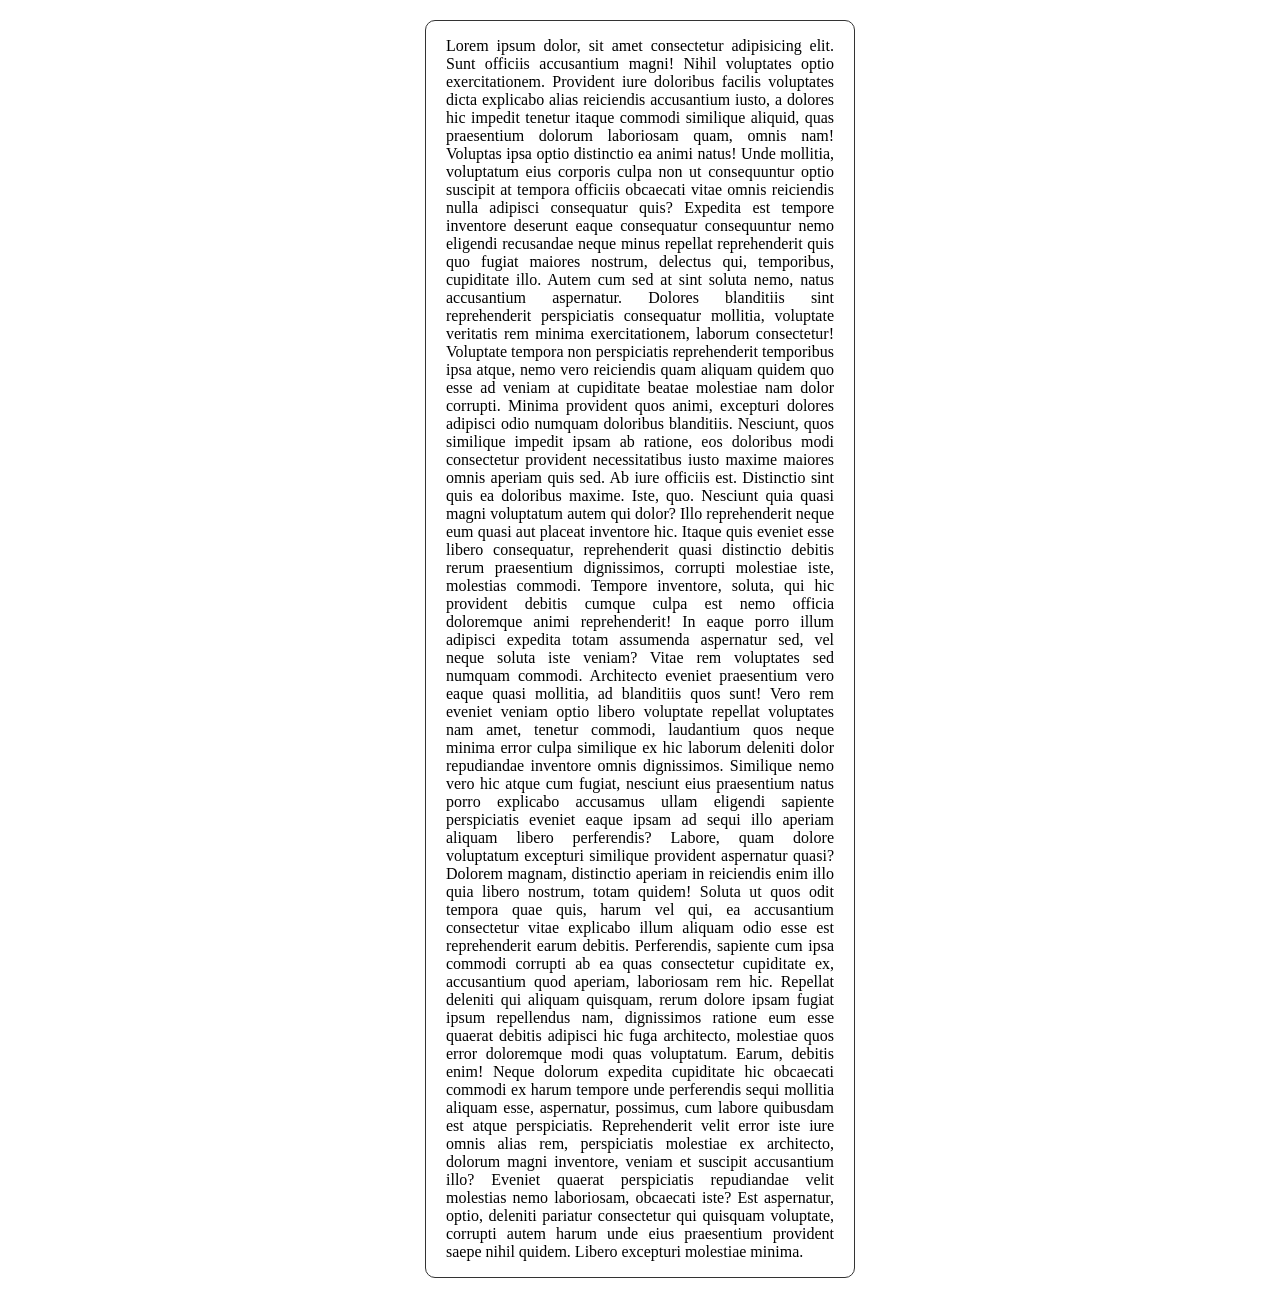
==== index.html @ a44e56a2 "Initial Setup In this commit, all updates on the template were made to use it on GitHub." ====
<!DOCTYPE html>
<html lang="en">
<head>
    <meta charset="UTF-8">
    <meta name="viewport" content="width=device-width, initial-scale=1.0">
    <link href="css/grid.css" rel="stylesheet">
    <link href="css/main.css" rel="stylesheet">
    <title>Homework 1</title>
</head>
<body>
    <h1 class="hidden">Homework 1</h1>
    
    <div id="container">
        <main id="mainContent">
            <article>
                <p>
                    Lorem ipsum dolor, sit amet consectetur adipisicing elit. Sunt officiis accusantium magni! Nihil voluptates optio exercitationem. Provident iure doloribus facilis voluptates dicta explicabo alias reiciendis accusantium iusto, a dolores hic impedit tenetur itaque commodi similique aliquid, quas praesentium dolorum laboriosam quam, omnis nam! Voluptas ipsa optio distinctio ea animi natus! Unde mollitia, voluptatum eius corporis culpa non ut consequuntur optio suscipit at tempora officiis obcaecati vitae omnis reiciendis nulla adipisci consequatur quis? Expedita est tempore inventore deserunt eaque consequatur consequuntur nemo eligendi recusandae neque minus repellat reprehenderit quis quo fugiat maiores nostrum, delectus qui, temporibus, cupiditate illo. Autem cum sed at sint soluta nemo, natus accusantium aspernatur. Dolores blanditiis sint reprehenderit perspiciatis consequatur mollitia, voluptate veritatis rem minima exercitationem, laborum consectetur! Voluptate tempora non perspiciatis reprehenderit temporibus ipsa atque, nemo vero reiciendis quam aliquam quidem quo esse ad veniam at cupiditate beatae molestiae nam dolor corrupti. Minima provident quos animi, excepturi dolores adipisci odio numquam doloribus blanditiis. Nesciunt, quos similique impedit ipsam ab ratione, eos doloribus modi consectetur provident necessitatibus iusto maxime maiores omnis aperiam quis sed. Ab iure officiis est. Distinctio sint quis ea doloribus maxime. Iste, quo. Nesciunt quia quasi magni voluptatum autem qui dolor? Illo reprehenderit neque eum quasi aut placeat inventore hic. Itaque quis eveniet esse libero consequatur, reprehenderit quasi distinctio debitis rerum praesentium dignissimos, corrupti molestiae iste, molestias commodi. Tempore inventore, soluta, qui hic provident debitis cumque culpa est nemo officia doloremque animi reprehenderit! In eaque porro illum adipisci expedita totam assumenda aspernatur sed, vel neque soluta iste veniam? Vitae rem voluptates sed numquam commodi. Architecto eveniet praesentium vero eaque quasi mollitia, ad blanditiis quos sunt! Vero rem eveniet veniam optio libero voluptate repellat voluptates nam amet, tenetur commodi, laudantium quos neque minima error culpa similique ex hic laborum deleniti dolor repudiandae inventore omnis dignissimos. Similique nemo vero hic atque cum fugiat, nesciunt eius praesentium natus porro explicabo accusamus ullam eligendi sapiente perspiciatis eveniet eaque ipsam ad sequi illo aperiam aliquam libero perferendis? Labore, quam dolore voluptatum excepturi similique provident aspernatur quasi? Dolorem magnam, distinctio aperiam in reiciendis enim illo quia libero nostrum, totam quidem! Soluta ut quos odit tempora quae quis, harum vel qui, ea accusantium consectetur vitae explicabo illum aliquam odio esse est reprehenderit earum debitis. Perferendis, sapiente cum ipsa commodi corrupti ab ea quas consectetur cupiditate ex, accusantium quod aperiam, laboriosam rem hic. Repellat deleniti qui aliquam quisquam, rerum dolore ipsam fugiat ipsum repellendus nam, dignissimos ratione eum esse quaerat debitis adipisci hic fuga architecto, molestiae quos error doloremque modi quas voluptatum. Earum, debitis enim! Neque dolorum expedita cupiditate hic obcaecati commodi ex harum tempore unde perferendis sequi mollitia aliquam esse, aspernatur, possimus, cum labore quibusdam est atque perspiciatis. Reprehenderit velit error iste iure omnis alias rem, perspiciatis molestiae ex architecto, dolorum magni inventore, veniam et suscipit accusantium illo? Eveniet quaerat perspiciatis repudiandae velit molestias nemo laboriosam, obcaecati iste? Est aspernatur, optio, deleniti pariatur consectetur qui quisquam voluptate, corrupti autem harum unde eius praesentium provident saepe nihil quidem. Libero excepturi molestiae minima.
                </p>
            </article>
        </main>
    </div>

    <script src="js/main.js"></script>
</body>
</html>
---- css/main.css ----
.hidden {
    display: none;
}

#container {
    width: 428px;
    margin: 20px auto;
    border: solid 1px #333;
    background-color: white;
    border-radius: 10px;
}

#mainContent {
    display: grid;
    grid-template-columns: repeat(4, 85px);
    grid-column-gap: 16px;
    padding-left: 20px;
    padding-right: 20px;
}

article {
    grid-column: 1/-1;
}

p {
    text-align: justify;
}
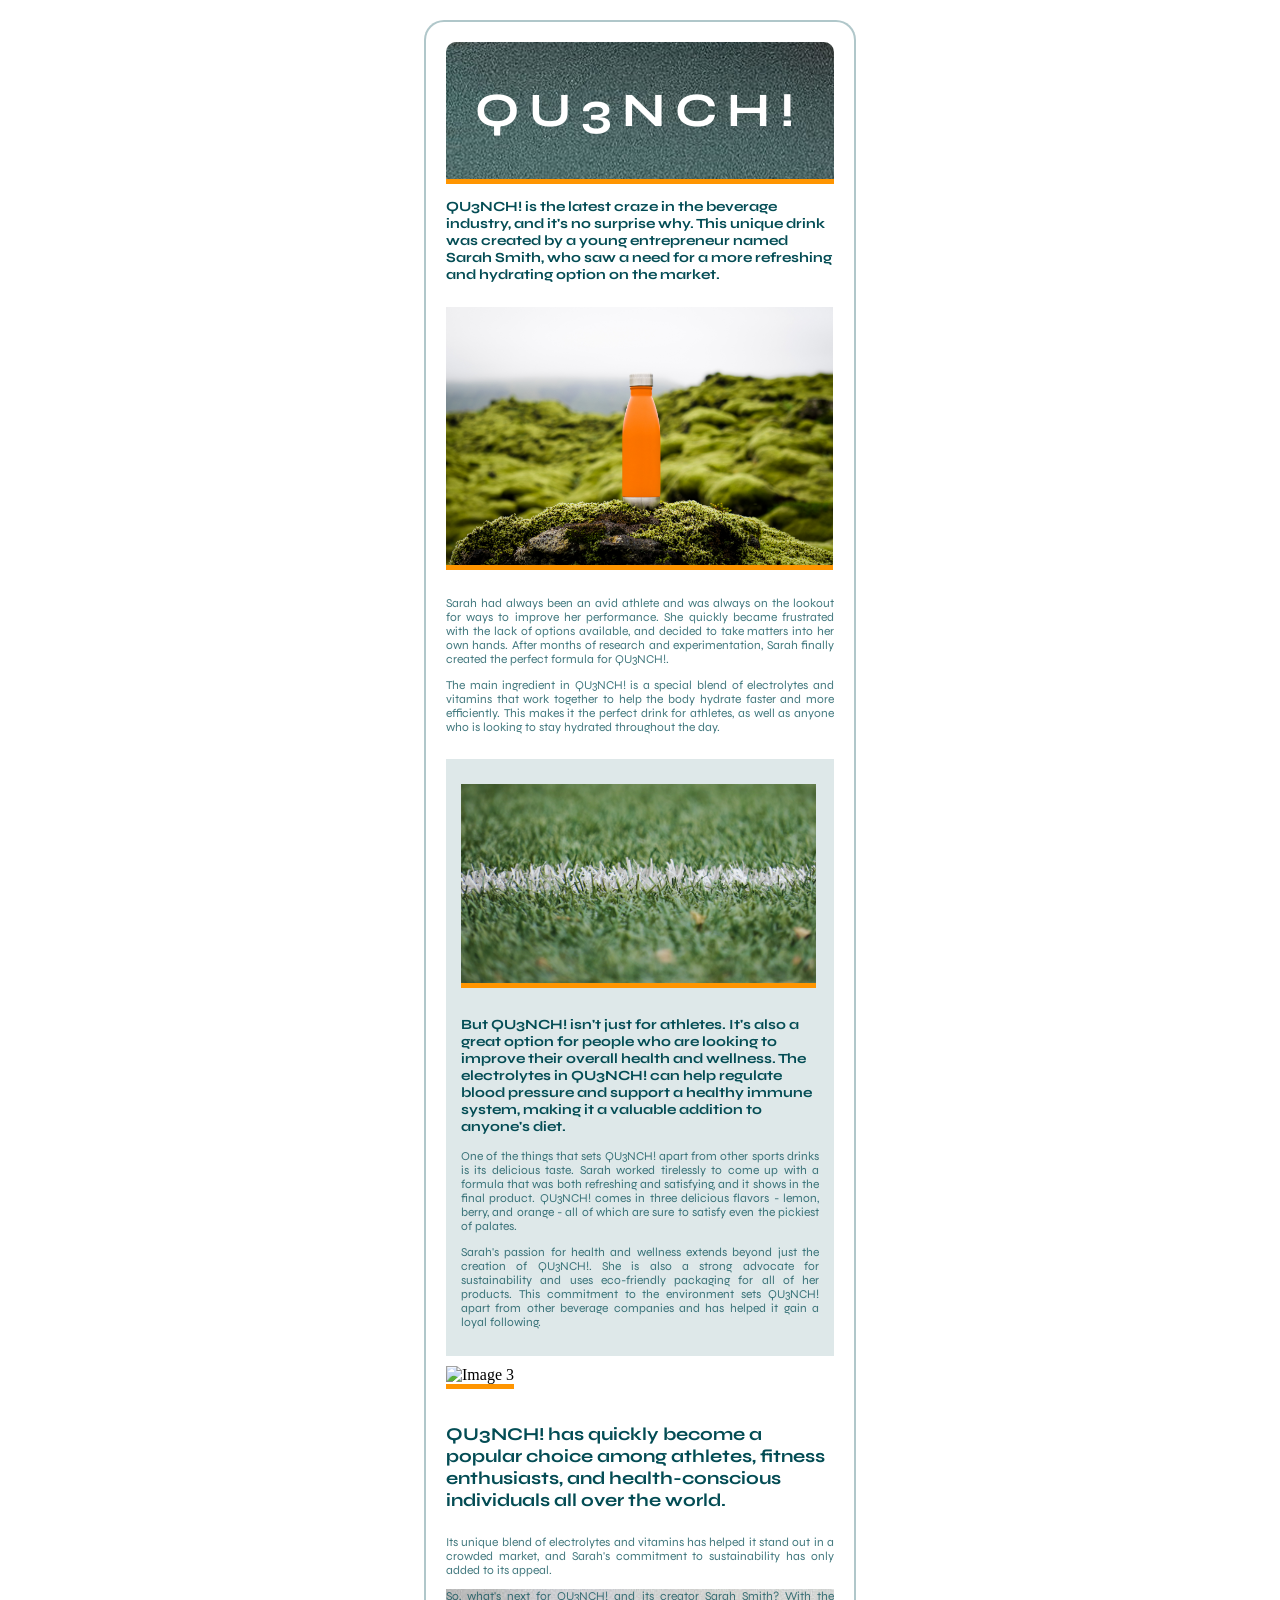
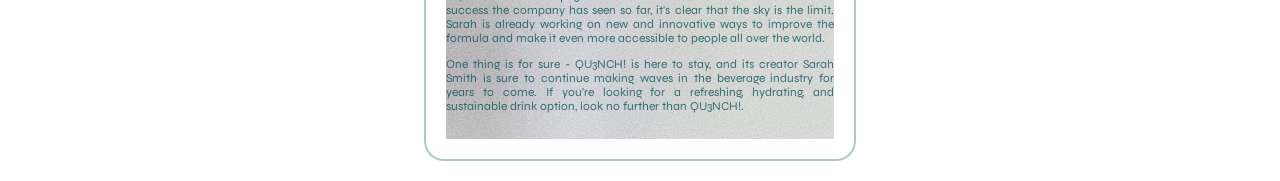
==== commit d9409141: "Update Index In this commit, the text and images were added and CSS was already started as well." ====
--- a/index.html
+++ b/index.html
@@ -2,20 +2,51 @@
 <html lang="en">
 <head>
     <meta charset="UTF-8">
+
+    <!-- We need this tag to properly display our pages at mobile/size to make it responsive -->
     <meta name="viewport" content="width=device-width, initial-scale=1.0">
+
+    <!-- Order matters, link to grid file first, then main.css -->
     <link href="css/grid.css" rel="stylesheet">
     <link href="css/main.css" rel="stylesheet">
-    <title>Homework 1</title>
+
+    <!-- Fonts -->
+    <link rel="preconnect" href="https://fonts.googleapis.com">
+    <link rel="preconnect" href="https://fonts.gstatic.com" crossorigin>
+    <link href="https://fonts.googleapis.com/css2?family=Montserrat:ital,wght@0,100..900;1,100..900&family=Syne:wght@400..800&display=swap" rel="stylesheet">
+
+    <title>Homework 1: QU3NCH!</title>
 </head>
 <body>
     <h1 class="hidden">Homework 1</h1>
     
     <div id="container">
         <main id="mainContent">
+            <header>
+                <h2>QU3NCH!</h2>
+            </header>
             <article>
-                <p>
-                    Lorem ipsum dolor, sit amet consectetur adipisicing elit. Sunt officiis accusantium magni! Nihil voluptates optio exercitationem. Provident iure doloribus facilis voluptates dicta explicabo alias reiciendis accusantium iusto, a dolores hic impedit tenetur itaque commodi similique aliquid, quas praesentium dolorum laboriosam quam, omnis nam! Voluptas ipsa optio distinctio ea animi natus! Unde mollitia, voluptatum eius corporis culpa non ut consequuntur optio suscipit at tempora officiis obcaecati vitae omnis reiciendis nulla adipisci consequatur quis? Expedita est tempore inventore deserunt eaque consequatur consequuntur nemo eligendi recusandae neque minus repellat reprehenderit quis quo fugiat maiores nostrum, delectus qui, temporibus, cupiditate illo. Autem cum sed at sint soluta nemo, natus accusantium aspernatur. Dolores blanditiis sint reprehenderit perspiciatis consequatur mollitia, voluptate veritatis rem minima exercitationem, laborum consectetur! Voluptate tempora non perspiciatis reprehenderit temporibus ipsa atque, nemo vero reiciendis quam aliquam quidem quo esse ad veniam at cupiditate beatae molestiae nam dolor corrupti. Minima provident quos animi, excepturi dolores adipisci odio numquam doloribus blanditiis. Nesciunt, quos similique impedit ipsam ab ratione, eos doloribus modi consectetur provident necessitatibus iusto maxime maiores omnis aperiam quis sed. Ab iure officiis est. Distinctio sint quis ea doloribus maxime. Iste, quo. Nesciunt quia quasi magni voluptatum autem qui dolor? Illo reprehenderit neque eum quasi aut placeat inventore hic. Itaque quis eveniet esse libero consequatur, reprehenderit quasi distinctio debitis rerum praesentium dignissimos, corrupti molestiae iste, molestias commodi. Tempore inventore, soluta, qui hic provident debitis cumque culpa est nemo officia doloremque animi reprehenderit! In eaque porro illum adipisci expedita totam assumenda aspernatur sed, vel neque soluta iste veniam? Vitae rem voluptates sed numquam commodi. Architecto eveniet praesentium vero eaque quasi mollitia, ad blanditiis quos sunt! Vero rem eveniet veniam optio libero voluptate repellat voluptates nam amet, tenetur commodi, laudantium quos neque minima error culpa similique ex hic laborum deleniti dolor repudiandae inventore omnis dignissimos. Similique nemo vero hic atque cum fugiat, nesciunt eius praesentium natus porro explicabo accusamus ullam eligendi sapiente perspiciatis eveniet eaque ipsam ad sequi illo aperiam aliquam libero perferendis? Labore, quam dolore voluptatum excepturi similique provident aspernatur quasi? Dolorem magnam, distinctio aperiam in reiciendis enim illo quia libero nostrum, totam quidem! Soluta ut quos odit tempora quae quis, harum vel qui, ea accusantium consectetur vitae explicabo illum aliquam odio esse est reprehenderit earum debitis. Perferendis, sapiente cum ipsa commodi corrupti ab ea quas consectetur cupiditate ex, accusantium quod aperiam, laboriosam rem hic. Repellat deleniti qui aliquam quisquam, rerum dolore ipsam fugiat ipsum repellendus nam, dignissimos ratione eum esse quaerat debitis adipisci hic fuga architecto, molestiae quos error doloremque modi quas voluptatum. Earum, debitis enim! Neque dolorum expedita cupiditate hic obcaecati commodi ex harum tempore unde perferendis sequi mollitia aliquam esse, aspernatur, possimus, cum labore quibusdam est atque perspiciatis. Reprehenderit velit error iste iure omnis alias rem, perspiciatis molestiae ex architecto, dolorum magni inventore, veniam et suscipit accusantium illo? Eveniet quaerat perspiciatis repudiandae velit molestias nemo laboriosam, obcaecati iste? Est aspernatur, optio, deleniti pariatur consectetur qui quisquam voluptate, corrupti autem harum unde eius praesentium provident saepe nihil quidem. Libero excepturi molestiae minima.
-                </p>
+                <h3>QU3NCH! is the latest craze in the beverage industry, and it's no surprise why. This unique drink was created by a young entrepreneur named Sarah Smith, who saw a need for a more refreshing and hydrating option on the market.</h3>
+                <img src="./images/hero-drink.jpg" width="387px" alt="Image 1" class="banner-image">
+                <p>Sarah had always been an avid athlete and was always on the lookout for ways to improve her performance. She quickly became frustrated with the lack of options available, and decided to take matters into her own hands. After months of research and experimentation, Sarah finally created the perfect formula for QU3NCH!.</p>
+                <p>The main ingredient in QU3NCH! is a special blend of electrolytes and vitamins that work together to help the body hydrate faster and more efficiently. This makes it the perfect drink for athletes, as well as anyone who is looking to stay hydrated throughout the day.</p>
+
+                <div id="alt-section">
+                    <img src="./images/section-atheletes.jpg" width="355px" alt="Image 2" class="banner-image">
+                    <h3>But QU3NCH! isn't just for athletes. It's also a great option for people who are looking to improve their overall health and wellness. The electrolytes in QU3NCH! can help regulate blood pressure and support a healthy immune system, making it a valuable addition to anyone's diet.</h3>
+                    <p>One of the things that sets QU3NCH! apart from other sports drinks is its delicious taste. Sarah worked tirelessly to come up with a formula that was both refreshing and satisfying, and it shows in the final product. QU3NCH! comes in three delicious flavors - lemon, berry, and orange - all of which are sure to satisfy even the pickiest of palates.</p>
+                    <p>Sarah's passion for health and wellness extends beyond just the creation of QU3NCH!. She is also a strong advocate for sustainability and uses eco-friendly packaging for all of her products. This commitment to the environment sets QU3NCH! apart from other beverage companies and has helped it gain a loyal following.</p>
+                </div>
+              
+                <img src="./images/section-drink.jpg" width="387px" alt="Image 3" class="banner-image">
+                <h4>QU3NCH! has quickly become a popular choice among athletes, fitness enthusiasts, and health-conscious individuals all over the world.</h4>
+                <p> Its unique blend of electrolytes and vitamins has helped it stand out in a crowded market, and Sarah's commitment to sustainability has only added to its appeal.</p>
+                
+                <div id="final-section">
+                    <p>So, what's next for QU3NCH! and its creator Sarah Smith? With the success the company has seen so far, it's clear that the sky is the limit. Sarah is already working on new and innovative ways to improve the formula and make it even more accessible to people all over the world.</p>
+                    <p>One thing is for sure - QU3NCH! is here to stay, and its creator Sarah Smith is sure to continue making waves in the beverage industry for years to come. If you're looking for a refreshing, hydrating, and sustainable drink option, look no further than QU3NCH!.</p>
+                </div>
+                
             </article>
         </main>
     </div>
--- a/css/main.css
+++ b/css/main.css
@@ -5,23 +5,80 @@
 #container {
     width: 428px;
     margin: 20px auto;
-    border: solid 1px #333;
+    border: solid 2px #034c544f;
     background-color: white;
-    border-radius: 10px;
+    border-radius: 20px;
 }
 
 #mainContent {
     display: grid;
     grid-template-columns: repeat(4, 85px);
     grid-column-gap: 16px;
+    padding-top: 20px;
+    padding-bottom: 20px;
     padding-left: 20px;
     padding-right: 20px;
+}
+
+header {
+    grid-column: 1/-1;
+    background-image: url(/images/philip-myrtorp-oLt9TFuDnB4-unsplash.jpg);
+    background-repeat: no-repeat;
+    background-position: cover;
+    border-radius: 10px 10px 0 0;
+    border-bottom: 5px solid rgb(255, 149, 0);
+    
+}
+
+header h2 {
+    font-family: "Syne", sans-serif;
+    font-size: 48px;
+    letter-spacing: 10px;
+    text-align: center;
+    color: white;
 }
 
 article {
     grid-column: 1/-1;
 }
 
+h3 {
+    font-family: "Syne", sans-serif;
+    font-size: 14px;
+    color: #034c54;
+}
+
+h4 {
+    font-family: "Syne", sans-serif;
+    font-size: 18px;
+    color: #034c54;
+}
+
 p {
     text-align: justify;
-}+    font-family: "Syne", sans-serif;
+    font-size: 12px;
+    color: #034c54;
+    opacity: 75%;
+}
+
+.banner-image {
+    margin-top: 10px;
+    margin-bottom: 10px;
+    border-bottom: 5px solid rgb(255, 149, 0);
+}
+
+#alt-section {
+    grid-column: 1/-1;
+    background-color: #034c5421;
+    margin-top: 25px;
+    padding: 15px;
+}
+
+#final-section {
+    grid-column: 1/-1;
+    height: 150px;
+    background-image: url(/images/banner-juice.jpg);
+    background-repeat: no-repeat;
+    background-position: cover;
+}
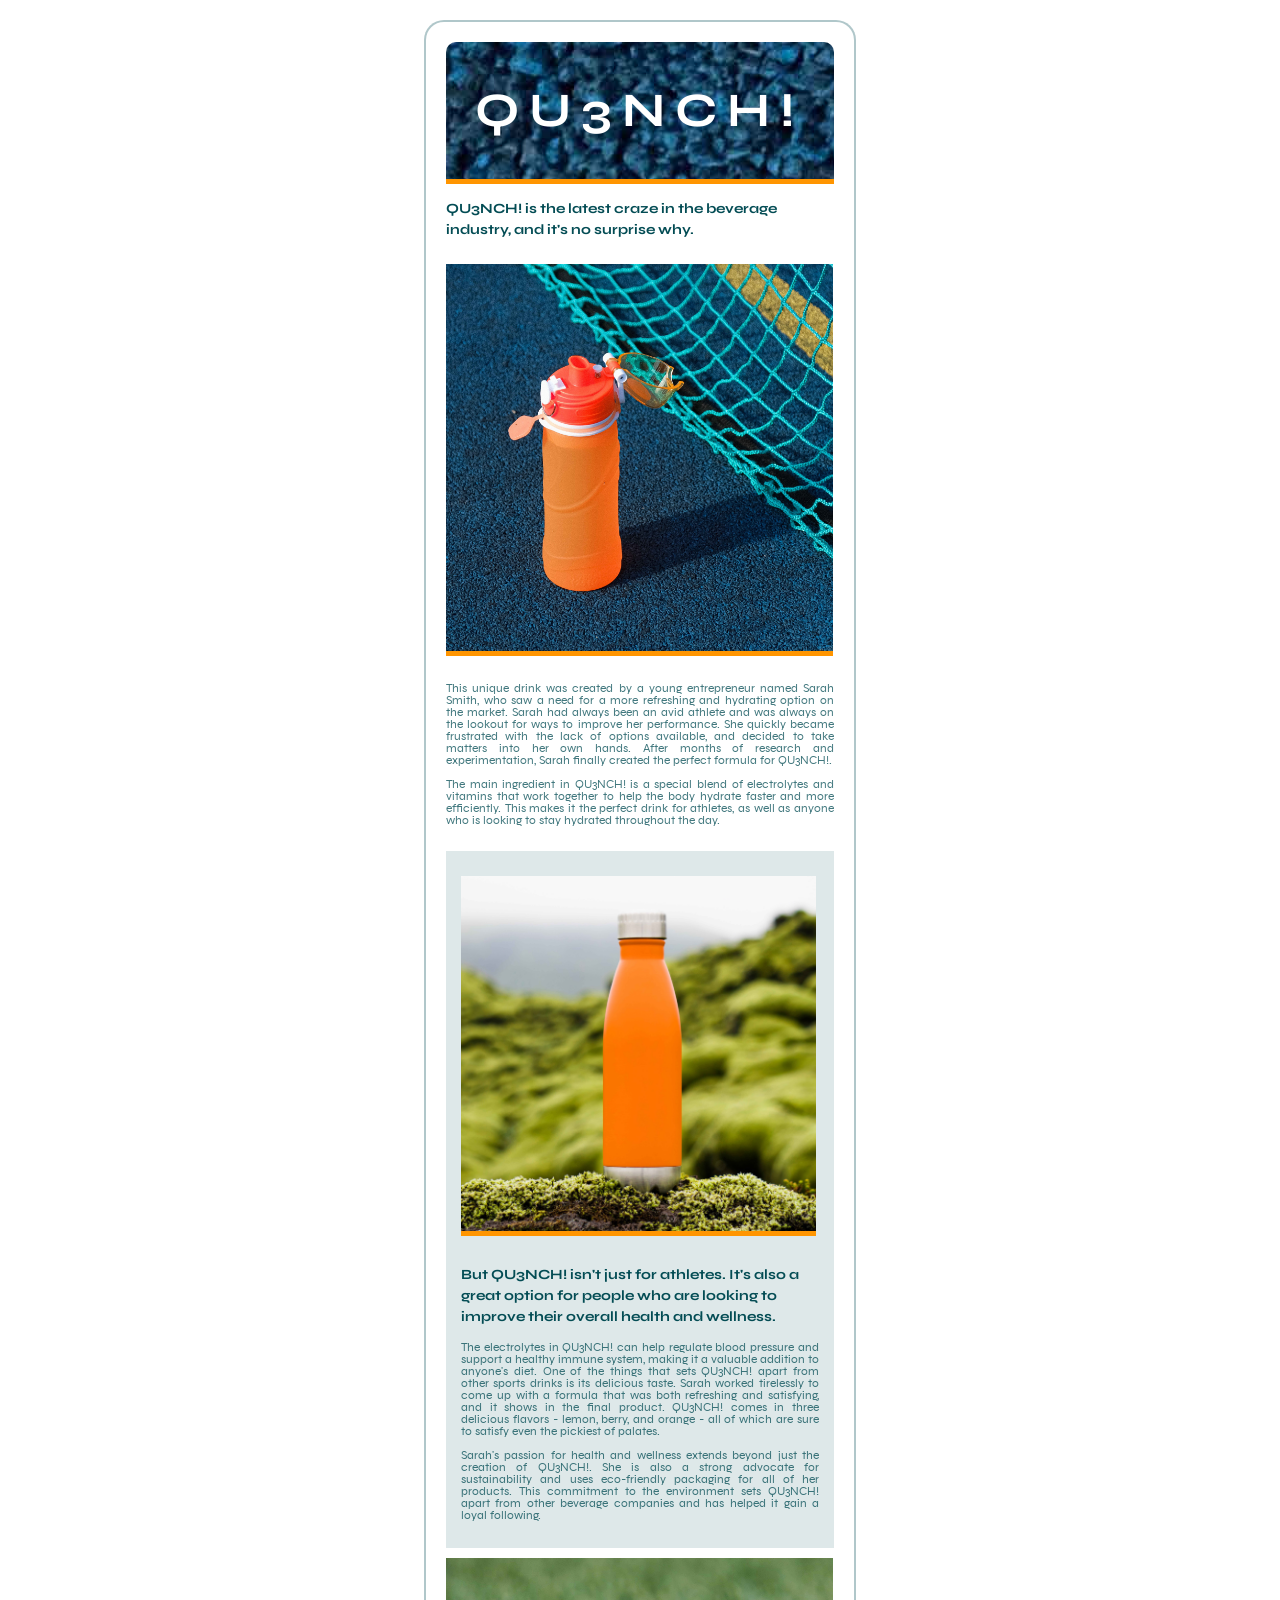
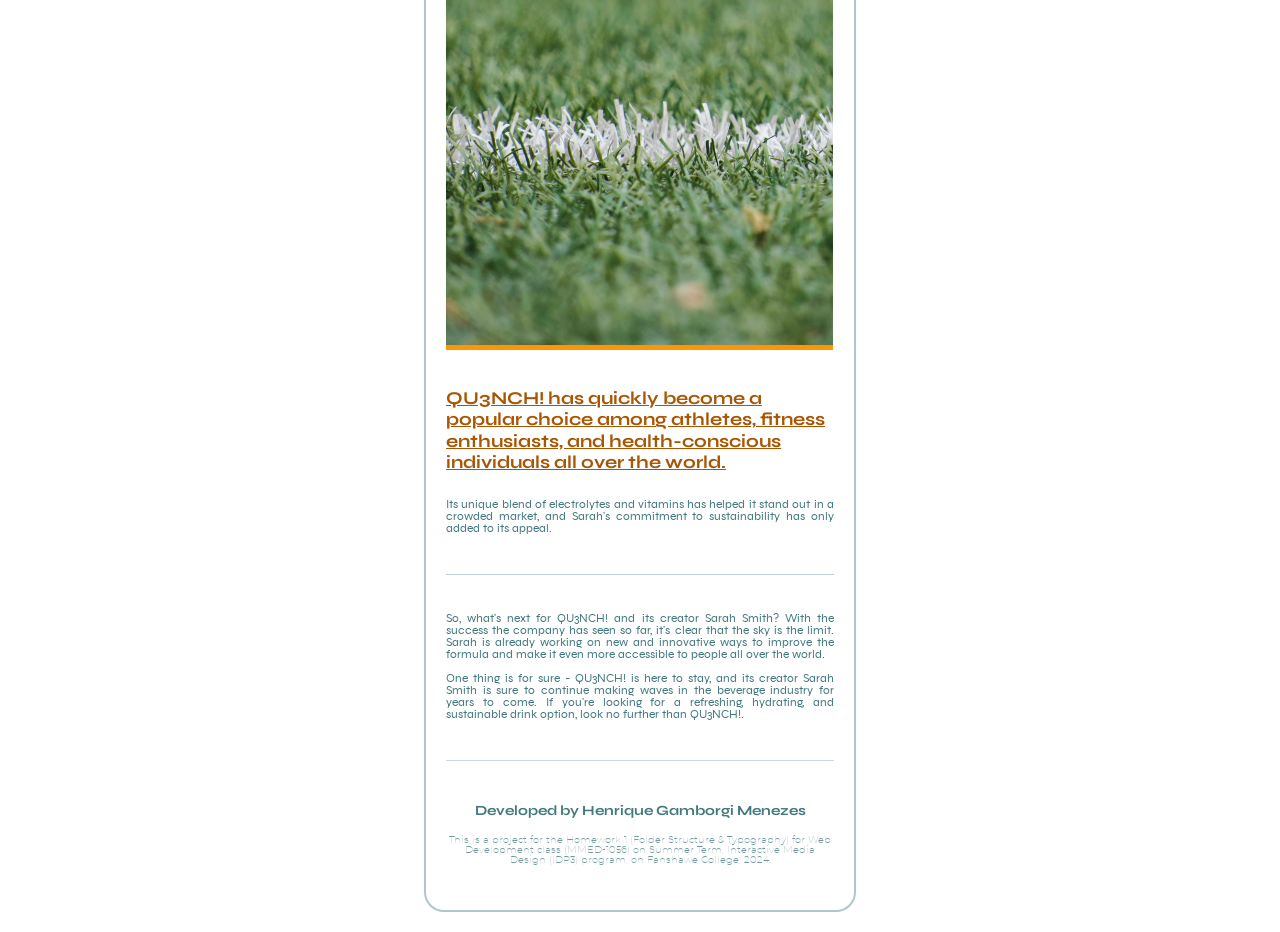
==== commit 6bf4f45b: "CSS Update In this commit, final CSS was added, proper relative paths were added, .gitkeep and .giti" ====
--- a/index.html
+++ b/index.html
@@ -7,7 +7,6 @@
     <meta name="viewport" content="width=device-width, initial-scale=1.0">
 
     <!-- Order matters, link to grid file first, then main.css -->
-    <link href="css/grid.css" rel="stylesheet">
     <link href="css/main.css" rel="stylesheet">
 
     <!-- Fonts -->
@@ -26,31 +25,37 @@
                 <h2>QU3NCH!</h2>
             </header>
             <article>
-                <h3>QU3NCH! is the latest craze in the beverage industry, and it's no surprise why. This unique drink was created by a young entrepreneur named Sarah Smith, who saw a need for a more refreshing and hydrating option on the market.</h3>
-                <img src="./images/hero-drink.jpg" width="387px" alt="Image 1" class="banner-image">
-                <p>Sarah had always been an avid athlete and was always on the lookout for ways to improve her performance. She quickly became frustrated with the lack of options available, and decided to take matters into her own hands. After months of research and experimentation, Sarah finally created the perfect formula for QU3NCH!.</p>
+                <h3>QU3NCH! is the latest craze in the beverage industry, and it's no surprise why.</h3>
+                <img src="./images/hero.jpg" width="387" alt="Image 1" class="banner-image">
+                <p> This unique drink was created by a young entrepreneur named Sarah Smith, who saw a need for a more refreshing and hydrating option on the market. Sarah had always been an avid athlete and was always on the lookout for ways to improve her performance. She quickly became frustrated with the lack of options available, and decided to take matters into her own hands. After months of research and experimentation, Sarah finally created the perfect formula for QU3NCH!.</p>
                 <p>The main ingredient in QU3NCH! is a special blend of electrolytes and vitamins that work together to help the body hydrate faster and more efficiently. This makes it the perfect drink for athletes, as well as anyone who is looking to stay hydrated throughout the day.</p>
 
                 <div id="alt-section">
-                    <img src="./images/section-atheletes.jpg" width="355px" alt="Image 2" class="banner-image">
-                    <h3>But QU3NCH! isn't just for athletes. It's also a great option for people who are looking to improve their overall health and wellness. The electrolytes in QU3NCH! can help regulate blood pressure and support a healthy immune system, making it a valuable addition to anyone's diet.</h3>
-                    <p>One of the things that sets QU3NCH! apart from other sports drinks is its delicious taste. Sarah worked tirelessly to come up with a formula that was both refreshing and satisfying, and it shows in the final product. QU3NCH! comes in three delicious flavors - lemon, berry, and orange - all of which are sure to satisfy even the pickiest of palates.</p>
+                    <img src="./images/banner.jpg" width="355" alt="Image 2" class="banner-image">
+                    <h3>But QU3NCH! isn't just for athletes. It's also a great option for people who are looking to improve their overall health and wellness.</h3>
+                    <p>The electrolytes in QU3NCH! can help regulate blood pressure and support a healthy immune system, making it a valuable addition to anyone's diet. One of the things that sets QU3NCH! apart from other sports drinks is its delicious taste. Sarah worked tirelessly to come up with a formula that was both refreshing and satisfying, and it shows in the final product. QU3NCH! comes in three delicious flavors - lemon, berry, and orange - all of which are sure to satisfy even the pickiest of palates.</p>
                     <p>Sarah's passion for health and wellness extends beyond just the creation of QU3NCH!. She is also a strong advocate for sustainability and uses eco-friendly packaging for all of her products. This commitment to the environment sets QU3NCH! apart from other beverage companies and has helped it gain a loyal following.</p>
                 </div>
               
-                <img src="./images/section-drink.jpg" width="387px" alt="Image 3" class="banner-image">
+                <img src="./images/field.jpg" width="387" alt="Image 3" class="banner-image">
                 <h4>QU3NCH! has quickly become a popular choice among athletes, fitness enthusiasts, and health-conscious individuals all over the world.</h4>
                 <p> Its unique blend of electrolytes and vitamins has helped it stand out in a crowded market, and Sarah's commitment to sustainability has only added to its appeal.</p>
                 
-                <div id="final-section">
+                <div class="line">
                     <p>So, what's next for QU3NCH! and its creator Sarah Smith? With the success the company has seen so far, it's clear that the sky is the limit. Sarah is already working on new and innovative ways to improve the formula and make it even more accessible to people all over the world.</p>
                     <p>One thing is for sure - QU3NCH! is here to stay, and its creator Sarah Smith is sure to continue making waves in the beverage industry for years to come. If you're looking for a refreshing, hydrating, and sustainable drink option, look no further than QU3NCH!.</p>
                 </div>
-                
+
+                <footer class="line">
+                    <h2 class="hidden">Credits</h2>
+                    <h3>Developed by Henrique Gamborgi Menezes</h3>
+                    <p>This is a project for the Homework 1 (Folder Structure &amp; Typography) for Web Development class (MMED-1056) on Summer Term, Interactive Media Design (IDP3) program, on Fanshawe College, 2024.</p>
+                </footer>
             </article>
         </main>
     </div>
 
+
     <script src="js/main.js"></script>
 </body>
 </html>
--- a/css/main.css
+++ b/css/main.css
@@ -1,5 +1,21 @@
 .hidden {
     display: none;
+}
+
+@font-face {
+    font-family: 'Montserrat';
+    src: url('..fonts/montserrat-variablefont_wght-webfont.woff') format('woff'),
+         url('../fonts/montserrat-variablefont_wght-webfont.woff2') format('woff2');
+    font-weight: normal;
+    font-style: normal;
+}
+
+@font-face {
+    font-family: 'Syne';
+    src: url('../fonts/syne-variablefont_wght-webfont.woff') format('woff'),
+         url('../fonts/syne-variablefont_wght-webfont.woff2') format('woff2');
+    font-weight: normal;
+    font-style: normal;
 }
 
 #container {
@@ -22,9 +38,8 @@
 
 header {
     grid-column: 1/-1;
-    background-image: url(/images/philip-myrtorp-oLt9TFuDnB4-unsplash.jpg);
+    background-image: url(../images/texture.jpg);
     background-repeat: no-repeat;
-    background-position: cover;
     border-radius: 10px 10px 0 0;
     border-bottom: 5px solid rgb(255, 149, 0);
     
@@ -45,13 +60,16 @@
 h3 {
     font-family: "Syne", sans-serif;
     font-size: 14px;
+    line-height: 150%;
     color: #034c54;
 }
 
 h4 {
     font-family: "Syne", sans-serif;
     font-size: 18px;
-    color: #034c54;
+    line-height: 120%;
+    text-decoration: underline;
+    color: #a95502;
 }
 
 p {
@@ -75,10 +93,22 @@
     padding: 15px;
 }
 
-#final-section {
+.line {
     grid-column: 1/-1;
-    height: 150px;
-    background-image: url(/images/banner-juice.jpg);
-    background-repeat: no-repeat;
-    background-position: cover;
+    border-top: 1px solid #034c5443;
+    margin-top: 40px;
+    padding-top: 25px;
 }
+
+footer {
+    text-align: center;
+    margin-bottom: 25px;
+    opacity: 75%;
+}
+
+footer p {
+    font-family: 'Montserrat', sans-serif;
+    font-size: 10px;
+    text-align: center;
+}
+
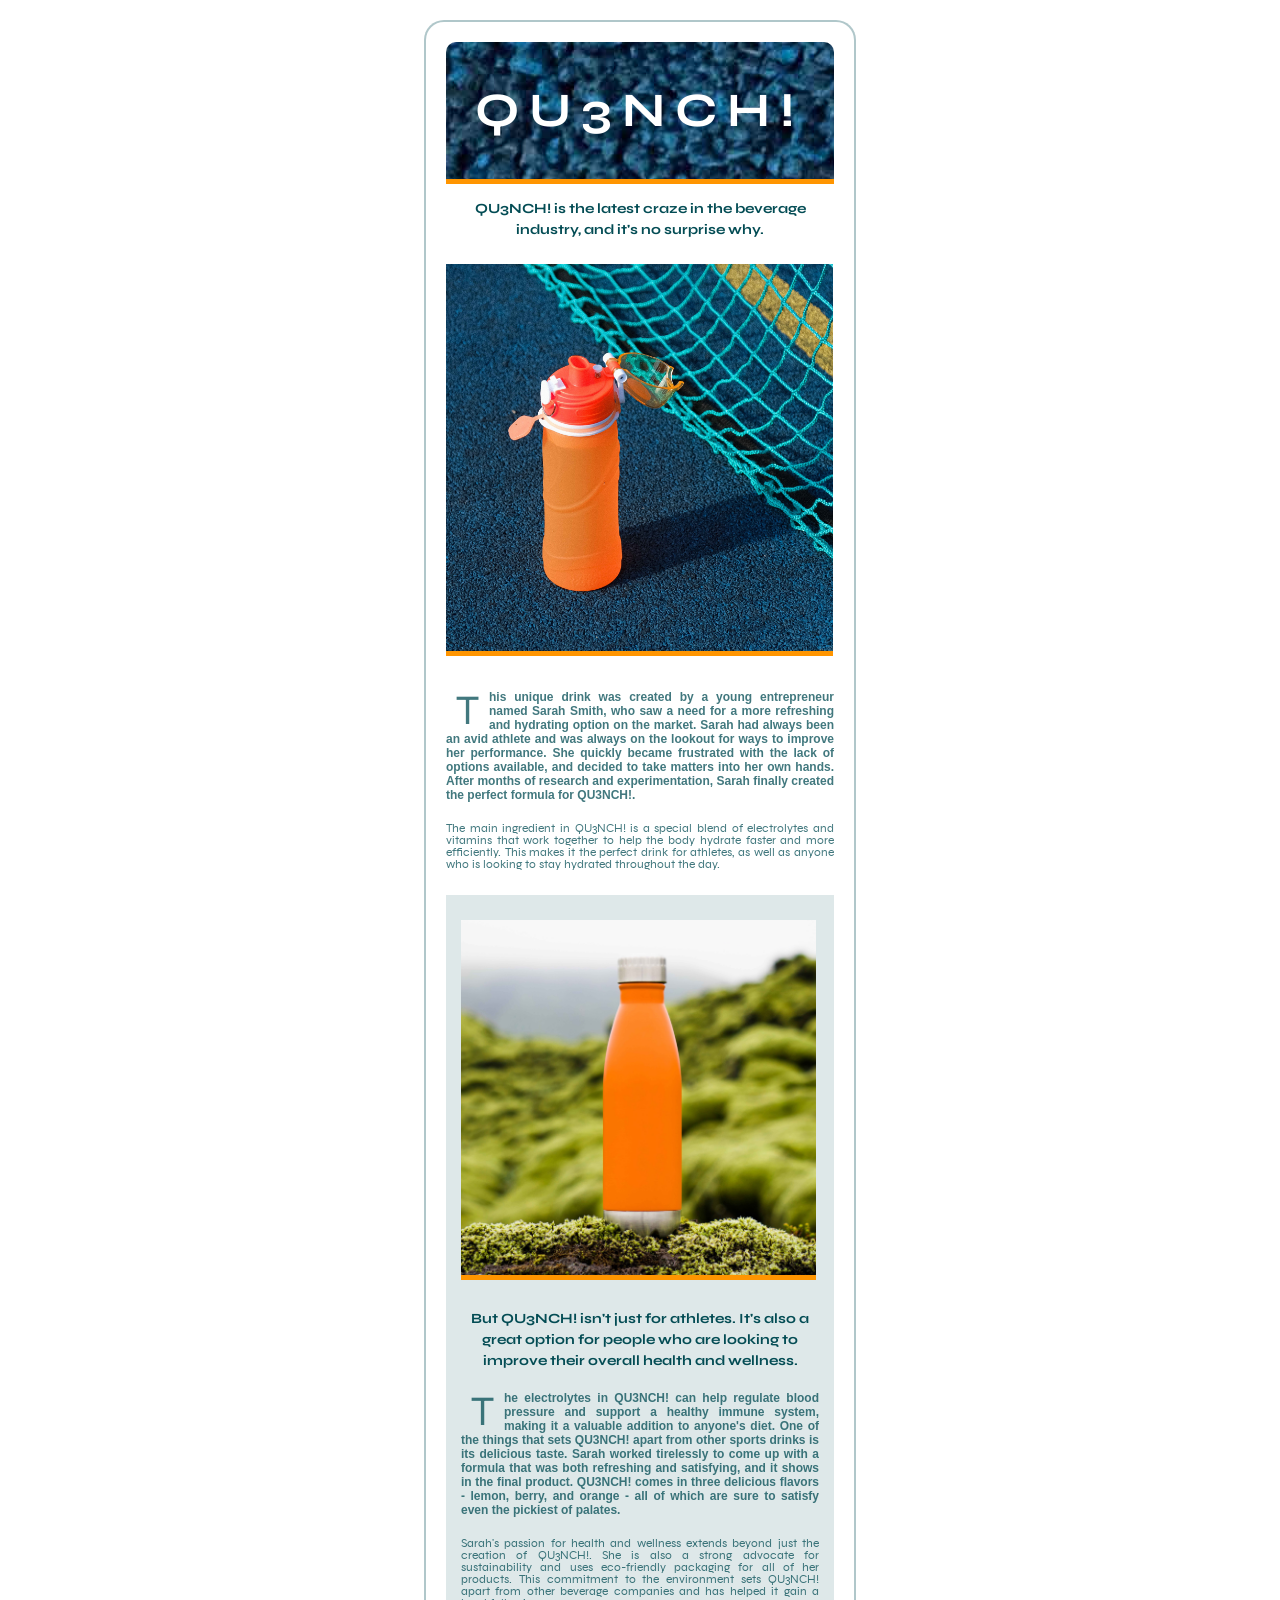
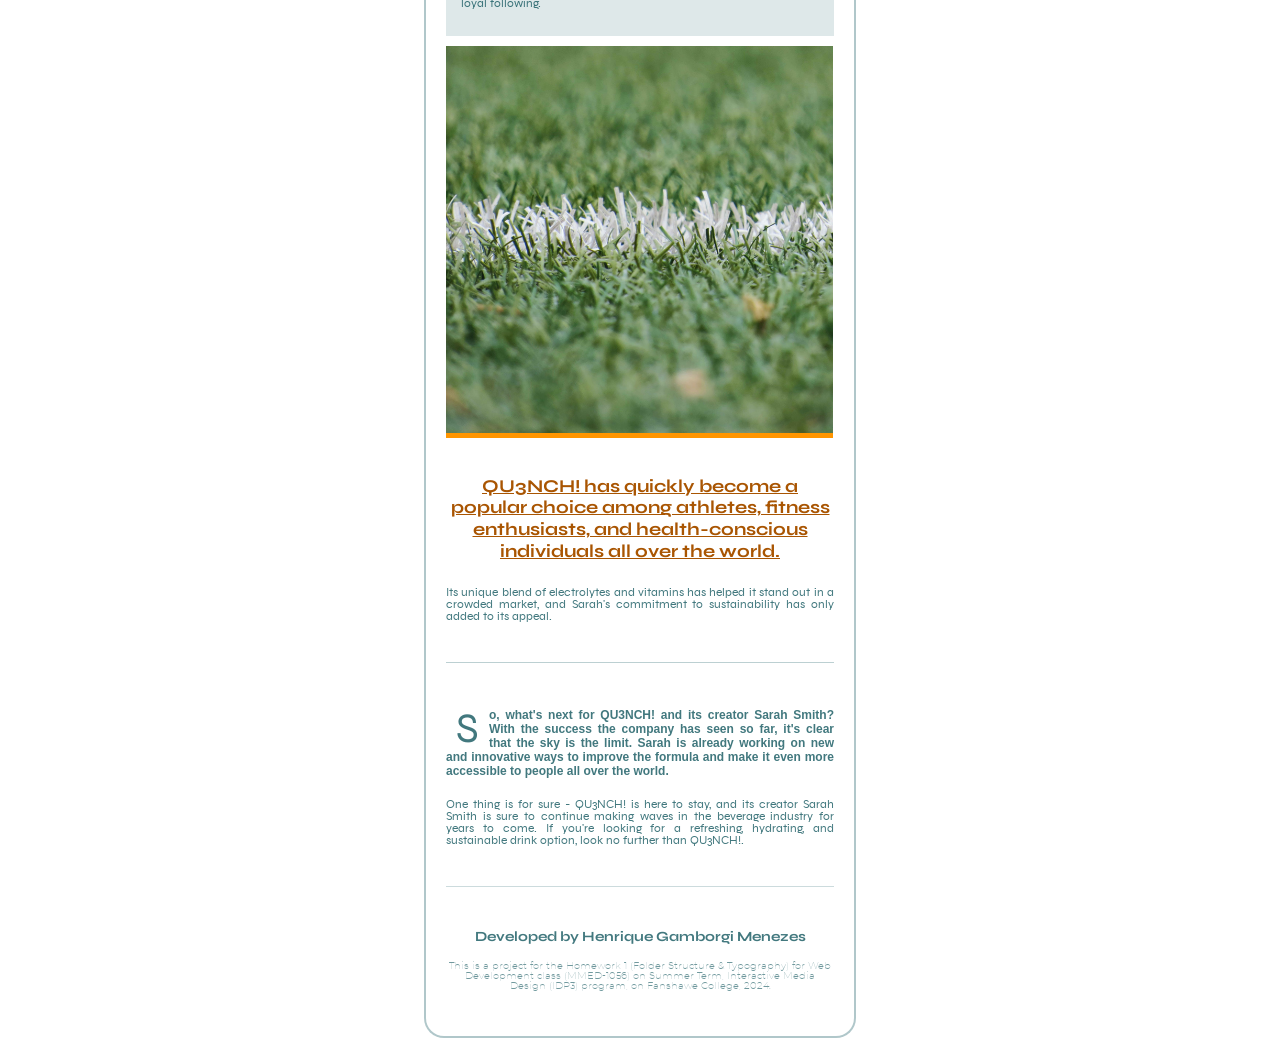
==== commit 7027e1de: "Final Update Final check with small design adjustments." ====
--- a/index.html
+++ b/index.html
@@ -27,13 +27,13 @@
             <article>
                 <h3>QU3NCH! is the latest craze in the beverage industry, and it's no surprise why.</h3>
                 <img src="./images/hero.jpg" width="387" alt="Image 1" class="banner-image">
-                <p> This unique drink was created by a young entrepreneur named Sarah Smith, who saw a need for a more refreshing and hydrating option on the market. Sarah had always been an avid athlete and was always on the lookout for ways to improve her performance. She quickly became frustrated with the lack of options available, and decided to take matters into her own hands. After months of research and experimentation, Sarah finally created the perfect formula for QU3NCH!.</p>
+                <h5> This unique drink was created by a young entrepreneur named Sarah Smith, who saw a need for a more refreshing and hydrating option on the market. Sarah had always been an avid athlete and was always on the lookout for ways to improve her performance. She quickly became frustrated with the lack of options available, and decided to take matters into her own hands. After months of research and experimentation, Sarah finally created the perfect formula for QU3NCH!.</h5>
                 <p>The main ingredient in QU3NCH! is a special blend of electrolytes and vitamins that work together to help the body hydrate faster and more efficiently. This makes it the perfect drink for athletes, as well as anyone who is looking to stay hydrated throughout the day.</p>
 
                 <div id="alt-section">
                     <img src="./images/banner.jpg" width="355" alt="Image 2" class="banner-image">
                     <h3>But QU3NCH! isn't just for athletes. It's also a great option for people who are looking to improve their overall health and wellness.</h3>
-                    <p>The electrolytes in QU3NCH! can help regulate blood pressure and support a healthy immune system, making it a valuable addition to anyone's diet. One of the things that sets QU3NCH! apart from other sports drinks is its delicious taste. Sarah worked tirelessly to come up with a formula that was both refreshing and satisfying, and it shows in the final product. QU3NCH! comes in three delicious flavors - lemon, berry, and orange - all of which are sure to satisfy even the pickiest of palates.</p>
+                    <h5>The electrolytes in QU3NCH! can help regulate blood pressure and support a healthy immune system, making it a valuable addition to anyone's diet. One of the things that sets QU3NCH! apart from other sports drinks is its delicious taste. Sarah worked tirelessly to come up with a formula that was both refreshing and satisfying, and it shows in the final product. QU3NCH! comes in three delicious flavors - lemon, berry, and orange - all of which are sure to satisfy even the pickiest of palates.</h5>
                     <p>Sarah's passion for health and wellness extends beyond just the creation of QU3NCH!. She is also a strong advocate for sustainability and uses eco-friendly packaging for all of her products. This commitment to the environment sets QU3NCH! apart from other beverage companies and has helped it gain a loyal following.</p>
                 </div>
               
@@ -42,7 +42,7 @@
                 <p> Its unique blend of electrolytes and vitamins has helped it stand out in a crowded market, and Sarah's commitment to sustainability has only added to its appeal.</p>
                 
                 <div class="line">
-                    <p>So, what's next for QU3NCH! and its creator Sarah Smith? With the success the company has seen so far, it's clear that the sky is the limit. Sarah is already working on new and innovative ways to improve the formula and make it even more accessible to people all over the world.</p>
+                    <h5>So, what's next for QU3NCH! and its creator Sarah Smith? With the success the company has seen so far, it's clear that the sky is the limit. Sarah is already working on new and innovative ways to improve the formula and make it even more accessible to people all over the world.</h5>
                     <p>One thing is for sure - QU3NCH! is here to stay, and its creator Sarah Smith is sure to continue making waves in the beverage industry for years to come. If you're looking for a refreshing, hydrating, and sustainable drink option, look no further than QU3NCH!.</p>
                 </div>
 
--- a/css/main.css
+++ b/css/main.css
@@ -61,6 +61,7 @@
     font-family: "Syne", sans-serif;
     font-size: 14px;
     line-height: 150%;
+    text-align: center;
     color: #034c54;
 }
 
@@ -69,6 +70,7 @@
     font-size: 18px;
     line-height: 120%;
     text-decoration: underline;
+    text-align: center;
     color: #a95502;
 }
 
@@ -78,6 +80,26 @@
     font-size: 12px;
     color: #034c54;
     opacity: 75%;
+}
+
+h5 {
+    text-align: justify;
+    font-family: "Montserrat", sans-serif;
+    font-size: 12px;
+    font-weight: 600;
+    color: #034c54;
+    opacity: 75%;
+    letter-spacing: 0;
+}
+
+h5::first-letter {
+    font-family: "Syne", sans-serif;
+    font-size: 42px;
+    font-weight: 200;
+    float: left;
+    padding: 10px 10px;
+    line-height: 50%;
+    border-radius: 5px;
 }
 
 .banner-image {
